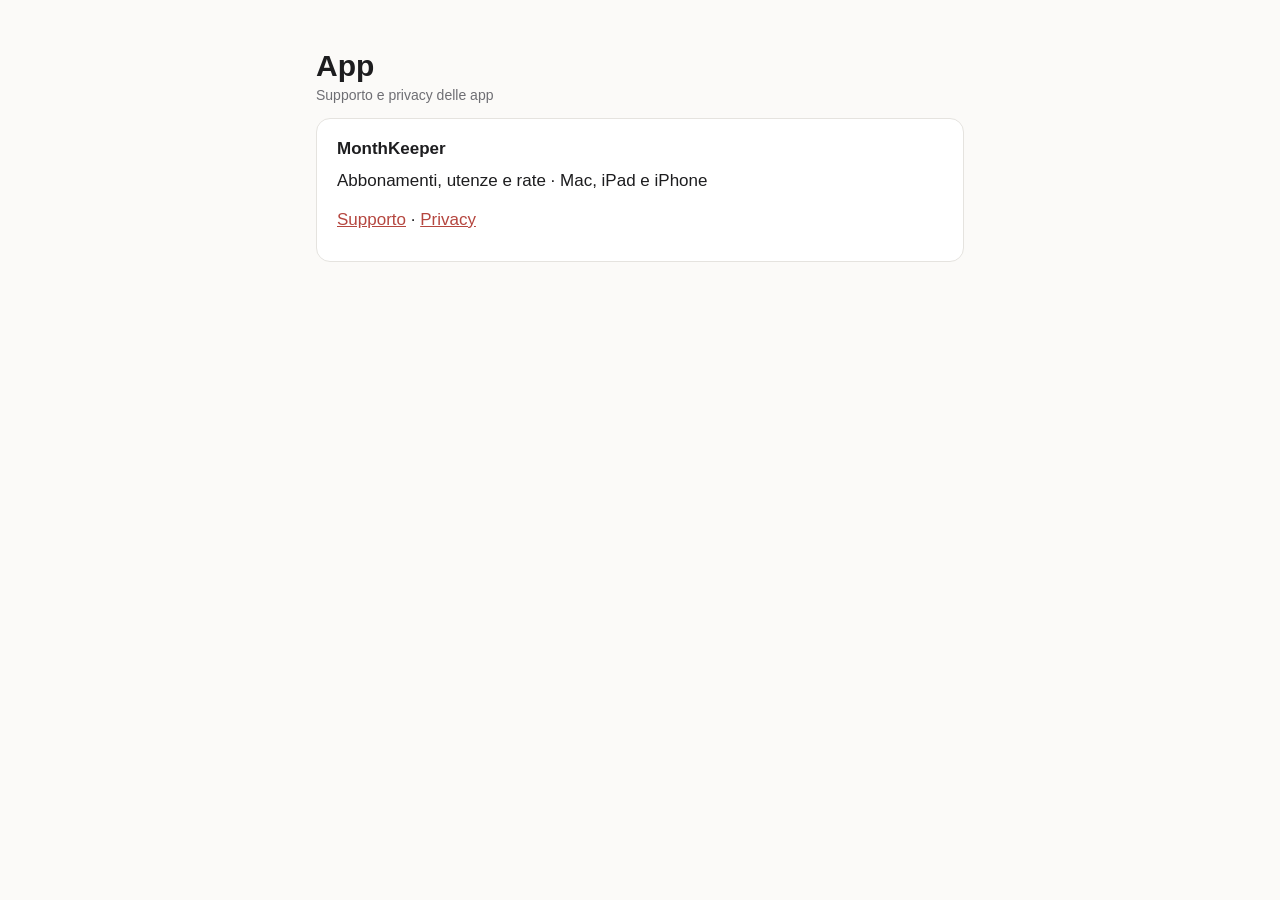
==== index.html @ f9c6b71c "Pagine di supporto e privacy di MonthKeeper Co-Authored-By: Claude Opus 5.5 <noreply@anthropic.com>" ====
<!doctype html>
<html lang="it">
<head>
<meta charset="utf-8">
<meta name="viewport" content="width=device-width, initial-scale=1">
<title>App</title>
<link rel="stylesheet" href="style.css">
</head>
<body>
<main>
  <h1>App</h1>
  <p class="updated">Supporto e privacy delle app</p>

  <div class="card">
    <h3>MonthKeeper</h3>
    <p>Abbonamenti, utenze e rate · Mac, iPad e iPhone</p>
    <p><a href="monthkeeper/supporto/">Supporto</a> · <a href="monthkeeper/privacy/">Privacy</a></p>
  </div>
</main>
</body>
</html>
---- style.css ----
:root {
  --bg: #fbfaf8;
  --text: #1d1d1f;
  --muted: #6e6e73;
  --line: #e5e3df;
  --accent: #b5463f;
  --card: #ffffff;
}
@media (prefers-color-scheme: dark) {
  :root {
    --bg: #161617;
    --text: #f2f2f4;
    --muted: #a1a1a6;
    --line: #2e2e30;
    --accent: #e0726a;
    --card: #1f1f21;
  }
}
* { box-sizing: border-box; }
body {
  margin: 0;
  background: var(--bg);
  color: var(--text);
  font: 17px/1.6 -apple-system, BlinkMacSystemFont, "SF Pro Text", "Helvetica Neue", Arial, sans-serif;
  -webkit-text-size-adjust: 100%;
}
main { max-width: 680px; margin: 0 auto; padding: 48px 16px 64px; }
header { display: flex; align-items: center; gap: 14px; margin-bottom: 28px; }
header img { width: 56px; height: 56px; border-radius: 13px; }
header p { margin: 0; color: var(--muted); font-size: 15px; }
h1 { font-size: 30px; line-height: 1.2; margin: 0; }
h2 { font-size: 20px; margin: 36px 0 8px; }
h3 { font-size: 17px; margin: 22px 0 4px; }
p, li { margin: 0 0 12px; }
ul { padding-left: 22px; }
a { color: var(--accent); }
.card {
  background: var(--card);
  border: 1px solid var(--line);
  border-radius: 14px;
  padding: 16px 20px;
  margin: 12px 0;
}
.card h3 { margin-top: 0; }
.updated { color: var(--muted); font-size: 14px; }
nav { margin-top: 48px; padding-top: 16px; border-top: 1px solid var(--line); font-size: 15px; color: var(--muted); }
nav a { margin-right: 16px; }
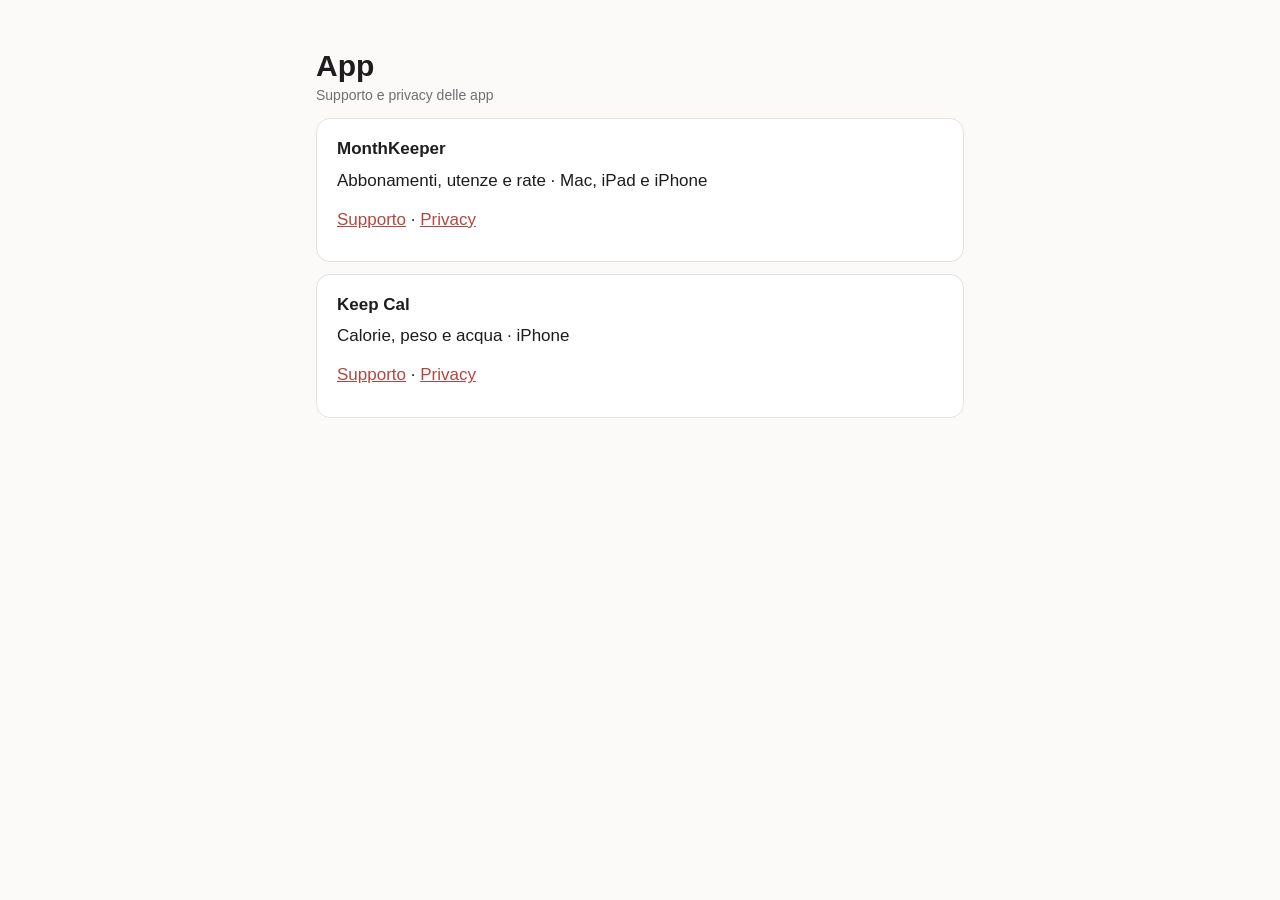
==== commit 27b0e308: "Pagine di supporto e privacy di Keep Cal Co-Authored-By: Claude Opus 5.5 <noreply@anthropic.com>" ====
--- a/index.html
+++ b/index.html
@@ -16,6 +16,12 @@
     <p>Abbonamenti, utenze e rate · Mac, iPad e iPhone</p>
     <p><a href="monthkeeper/supporto/">Supporto</a> · <a href="monthkeeper/privacy/">Privacy</a></p>
   </div>
+
+  <div class="card">
+    <h3>Keep Cal</h3>
+    <p>Calorie, peso e acqua · iPhone</p>
+    <p><a href="keepcal/supporto/">Supporto</a> · <a href="keepcal/privacy/">Privacy</a></p>
+  </div>
 </main>
 </body>
 </html>
